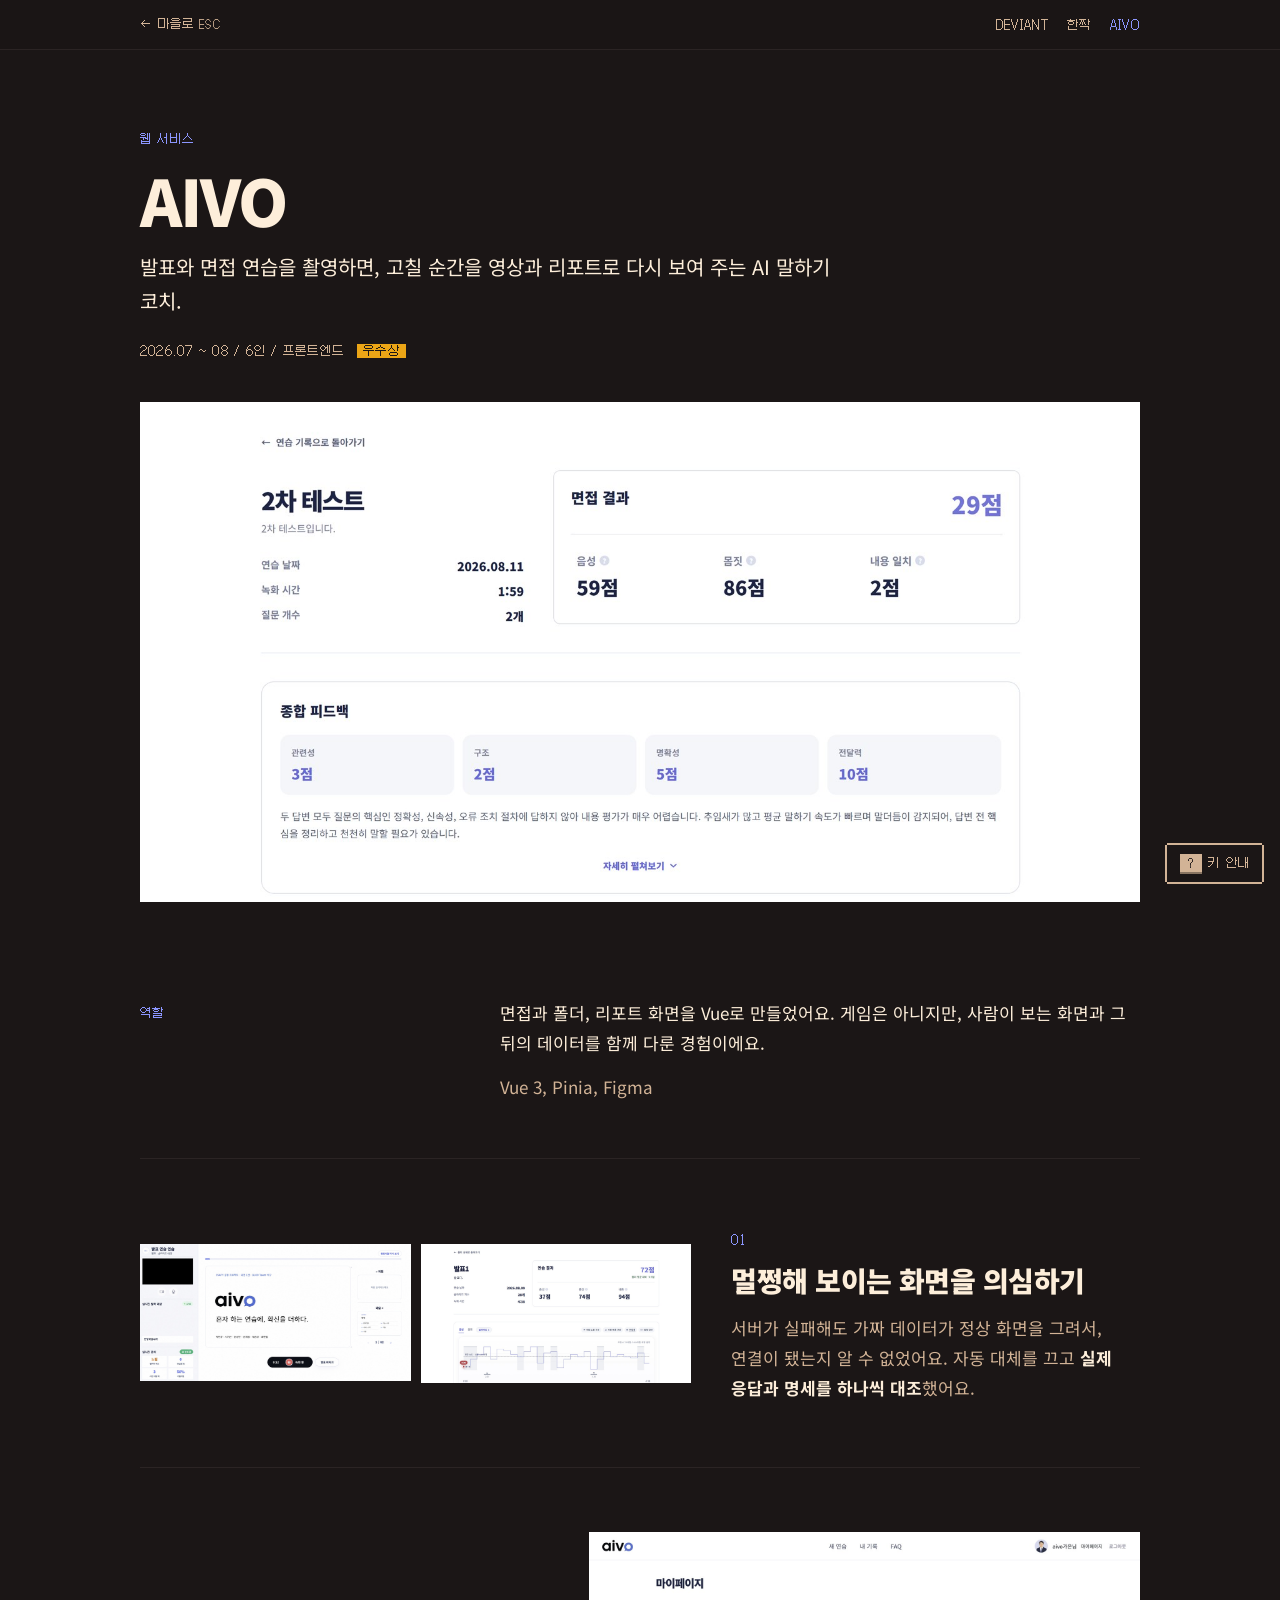
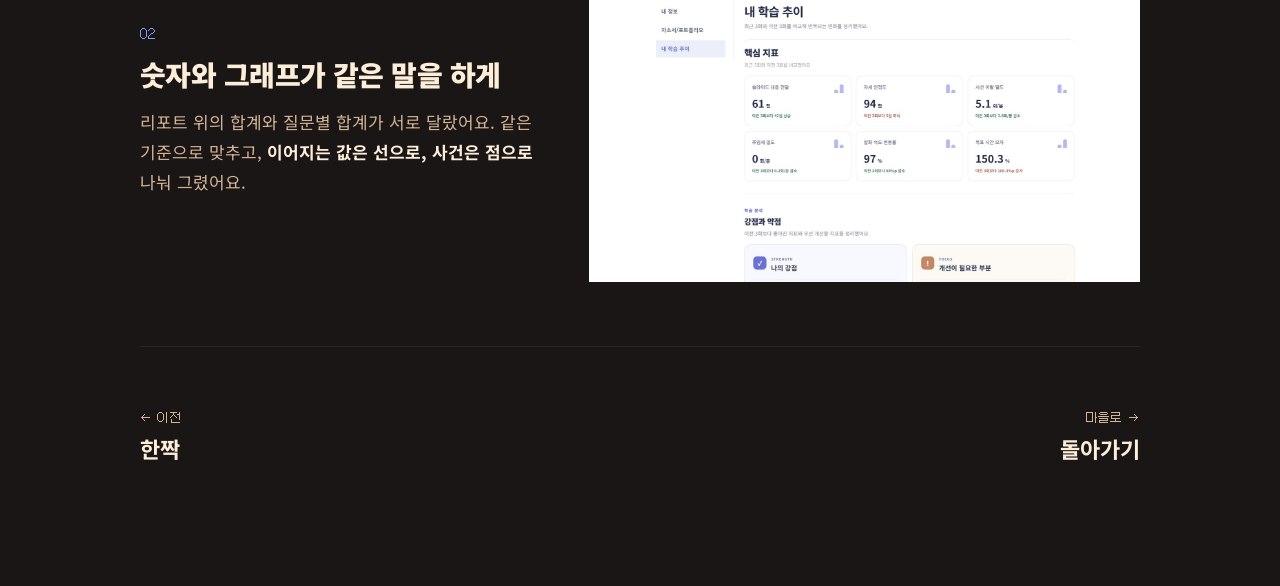
==== p-aivo.html @ 95c8e54c "feat: 타이틀과 걷는 마을로 첫 화면을 바꾸고 프로젝트 페이지 세 개 추가 - 첫 화면: 타이틀 메뉴(마을 걸어 보기, 프로젝트 목록, 연락처)와 픽셀 전환 - 마을: DEVI" ====
<!doctype html>
<html lang="ko">
<head>
<meta charset="utf-8"><meta name="viewport" content="width=device-width, initial-scale=1">
<title>AIVO | 서가은</title>
<link href="https://fonts.googleapis.com/css2?family=Noto+Sans+KR:wght@400;700;900&display=swap" rel="stylesheet">
<link rel="stylesheet" href="base.css"><link rel="stylesheet" href="project.css">
<style>:root { --acc: #8c96ff; }</style>
</head>
<body>
<header class="ptop"><div class="pw g">
  <a class="back" href="index.html?zone=3">← 마을로</a>
  <nav class="tabs" aria-label="프로젝트"><a href="p-deviant.html">DEVIANT</a><a href="p-hanjjak.html">한짝</a><a href="p-aivo.html" aria-current="page">AIVO</a></nav>
</div></header>
<main class="pw">
  <section class="phero">
    <span class="kind g">웹 서비스</span>
    <h1>AIVO</h1>
    <p class="line">발표와 면접 연습을 촬영하면, 고칠 순간을 영상과 리포트로 다시 보여 주는 AI 말하기 코치.</p>
    <p class="meta g">2026.07 ~ 08 / 6인 / 프론트엔드 <b>우수상</b></p>
    <div class="cover"><img src="img/aivo-interview-report.jpg" alt="AIVO 면접 리포트" style="object-position:top left"></div>
  </section>

  <section class="about">
    <h2 class="g">역할</h2>
    <div>
      <p>면접과 폴더, 리포트 화면을 Vue로 만들었어요. 게임은 아니지만, 사람이 보는 화면과 그 뒤의 데이터를 함께 다룬 경험이에요.</p>
      <p>Vue 3, Pinia, Figma</p>
    </div>
  </section>

  <article class="work">
    <div class="vis two">
      <figure><div class="im"><img src="img/aivo-presentation-practice.jpg" alt="발표 연습 화면"></div></figure>
      <figure><div class="im"><img src="img/aivo-presentation-report.jpg" alt="발표 리포트 화면"></div></figure>
    </div>
    <div class="txt"><span class="no g">01</span><h3>멀쩡해 보이는 화면을 의심하기</h3>
      <p>서버가 실패해도 가짜 데이터가 정상 화면을 그려서, 연결이 됐는지 알 수 없었어요. 자동 대체를 끄고 <strong>실제 응답과 명세를 하나씩 대조</strong>했어요.</p></div>
  </article>

  <article class="work rev">
    <div class="vis"><figure><div class="im"><img src="img/aivo-growth.jpg" alt="학습 추이 화면"></div></figure></div>
    <div class="txt"><span class="no g">02</span><h3>숫자와 그래프가 같은 말을 하게</h3>
      <p>리포트 위의 합계와 질문별 합계가 서로 달랐어요. 같은 기준으로 맞추고, <strong>이어지는 값은 선으로, 사건은 점으로</strong> 나눠 그렸어요.</p></div>
  </article>

  <nav class="next" aria-label="다른 프로젝트"><a href="p-hanjjak.html"><small class="g">← 이전</small><b>한짝</b></a><a href="index.html?zone=4" style="text-align:right"><small class="g">마을로 →</small><b>돌아가기</b></a></nav>
</main>
<script src="keys.js"></script>
</body>
</html>
---- base.css ----
@font-face { font-family: "Galmuri11"; src: url("font/Galmuri11.woff") format("woff"); font-display: swap; }
/* DEVIANT 공식 팔레트 6색 + 한짝 강조색 하나 */
:root {
  --cream: #FDEEDA; --tan: #D2B396; --ink: #1B1616; --teal: #02648C; --teal-d: #025673; --gold: #EBA516;
  --hj: #F07A2A;
  --u: 12px;
  --frame: url("data:image/svg+xml,%3Csvg xmlns='http://www.w3.org/2000/svg' width='6' height='6' shape-rendering='crispEdges'%3E%3Cpath fill='%23D2B396' d='M1 0h4v1H1zM1 5h4v1H1zM0 1h1v4H0zM5 1h1v4H5z'/%3E%3C/svg%3E");
  --frame-hot: url("data:image/svg+xml,%3Csvg xmlns='http://www.w3.org/2000/svg' width='6' height='6' shape-rendering='crispEdges'%3E%3Cpath fill='%23EBA516' d='M1 0h4v1H1zM1 5h4v1H1zM0 1h1v4H0zM5 1h1v4H5z'/%3E%3C/svg%3E");
}
* { box-sizing: border-box; margin: 0; }
html { background: var(--ink); }
body { color: var(--cream); font-family: "Noto Sans KR", sans-serif; font-size: 15px; line-height: 24px; min-height: 100vh; -webkit-font-smoothing: antialiased; }
.g { font-family: "Galmuri11", monospace; letter-spacing: .02em; }
img { display: block; max-width: 100%; }
.px { image-rendering: pixelated; }
button { font: inherit; color: inherit; background: none; border: 0; cursor: pointer; }
a { color: inherit; }
.frame { border: 4px solid transparent; border-image: var(--frame) 2 / 4px / 0 stretch; background: var(--ink); background-clip: padding-box; position: relative; }
.frame.hot { border-image-source: var(--frame-hot); }

/* 스프라이트: --src 시트, --n 장 수, --w/--h 한 장 크기, --t 한 바퀴 시간 */
.sp { width: var(--w); height: var(--h); background-image: var(--src); background-repeat: no-repeat; background-size: calc(var(--w) * var(--n)) var(--h); animation: sp var(--t) steps(var(--n)) infinite; }
.sp.pixel { image-rendering: pixelated; }
.sp.flip { transform: scaleX(-1); }
@keyframes sp { from { background-position-x: 0; } to { background-position-x: calc(var(--w) * var(--n) * -1); } }

/* 시안 이동 띠 */
.switcher { position: fixed; right: 12px; bottom: 12px; z-index: 50; display: flex; gap: 6px; padding: 6px; font-size: 12px; line-height: 24px; }
.switcher a { text-decoration: none; padding: 0 10px; color: var(--tan); }
.switcher a[aria-current="page"] { background: var(--gold); color: var(--ink); }
@media (prefers-reduced-motion: reduce) { .sp { animation: none; } }
---- project.css ----
/* 프로젝트 페이지: 개인 홈페이지처럼 조용하고 읽기 쉽게 */
body { font-size: 17px; line-height: 30px; }
.pw { max-width: 1040px; margin: 0 auto; padding: 0 20px 120px; }
.ptop { position: sticky; top: 0; z-index: 10; background: rgba(27,22,22,.94); border-bottom: 1px solid #2b2424; }
.ptop .pw { display: flex; align-items: center; gap: 18px; padding-top: 12px; padding-bottom: 12px; }
.ptop a { font-size: 12px; line-height: 24px; text-decoration: none; color: var(--tan); }
.ptop a:hover, .ptop a:focus-visible { color: var(--cream); outline: none; }
.ptop .tabs { display: flex; gap: 18px; margin-left: auto; }
.ptop .tabs a[aria-current="page"] { color: var(--acc); }

.phero { padding: 72px 0 40px; }
.phero .kind { font-size: 12px; color: var(--acc); }
.phero h1 { font-size: clamp(40px, 5.4vw, 64px); line-height: 1.1; font-weight: 900; letter-spacing: -.03em; margin: 10px 0 16px; }
.phero .line { font-size: 20px; line-height: 34px; color: var(--cream); max-width: 720px; word-break: keep-all; }
.phero .meta { margin-top: 18px; font-size: 12px; color: var(--tan); }
.phero .meta b { font-weight: 400; color: var(--ink); background: var(--gold); padding: 0 6px; margin-left: 8px; }
.cover { margin-top: 36px; }
.cover img, .cover video { width: 100%; aspect-ratio: 16/8; object-fit: cover; background: #000; display: block; }

.about { display: grid; grid-template-columns: 1fr 2fr; gap: 40px; padding: 56px 0; border-bottom: 1px solid #2b2424; }
@media (max-width: 820px) { .about { grid-template-columns: 1fr; gap: 12px; } }
.about h2 { font-size: 12px; font-weight: 400; color: var(--acc); }
.about p { color: var(--cream); word-break: keep-all; }
.about p + p { margin-top: 14px; color: var(--tan); }

.work { display: grid; grid-template-columns: 1.35fr 1fr; gap: 40px; align-items: center; padding: 64px 0; border-bottom: 1px solid #2b2424; }
.work.rev { grid-template-columns: 1fr 1.35fr; }
.work.rev .vis { order: 2; }
.work.full { grid-template-columns: 1fr; }
@media (max-width: 820px) { .work, .work.rev { grid-template-columns: 1fr; } .work.rev .vis { order: 0; } }
.vis { display: grid; gap: 10px; }
.vis.two { grid-template-columns: 1fr 1fr; }
.vis figure { margin: 0; }
.vis .im { background: #221c1c; display: grid; place-items: center; overflow: hidden; }
.vis .im img, .vis .im video { max-width: 100%; max-height: 380px; width: auto; height: auto; display: block; }
.vis .im.light { background: #f3ecdf; padding: 12px; }
.vis figcaption { font-size: 13px; line-height: 20px; color: var(--tan); margin-top: 8px; }
.txt .no { font-size: 12px; color: var(--acc); }
.txt h3 { font-size: 28px; line-height: 38px; font-weight: 900; letter-spacing: -.02em; margin: 6px 0 14px; word-break: keep-all; }
.txt p { color: var(--tan); word-break: keep-all; }
.txt p strong { color: var(--cream); font-weight: 700; }

.next { display: flex; justify-content: space-between; gap: 16px; margin-top: 56px; }
.next a { text-decoration: none; }
.next small { font-size: 12px; color: var(--tan); display: block; }
.next b { font-size: 22px; }
.next a:hover b, .next a:focus-visible b { color: var(--acc); }
.next a:focus-visible { outline: none; }
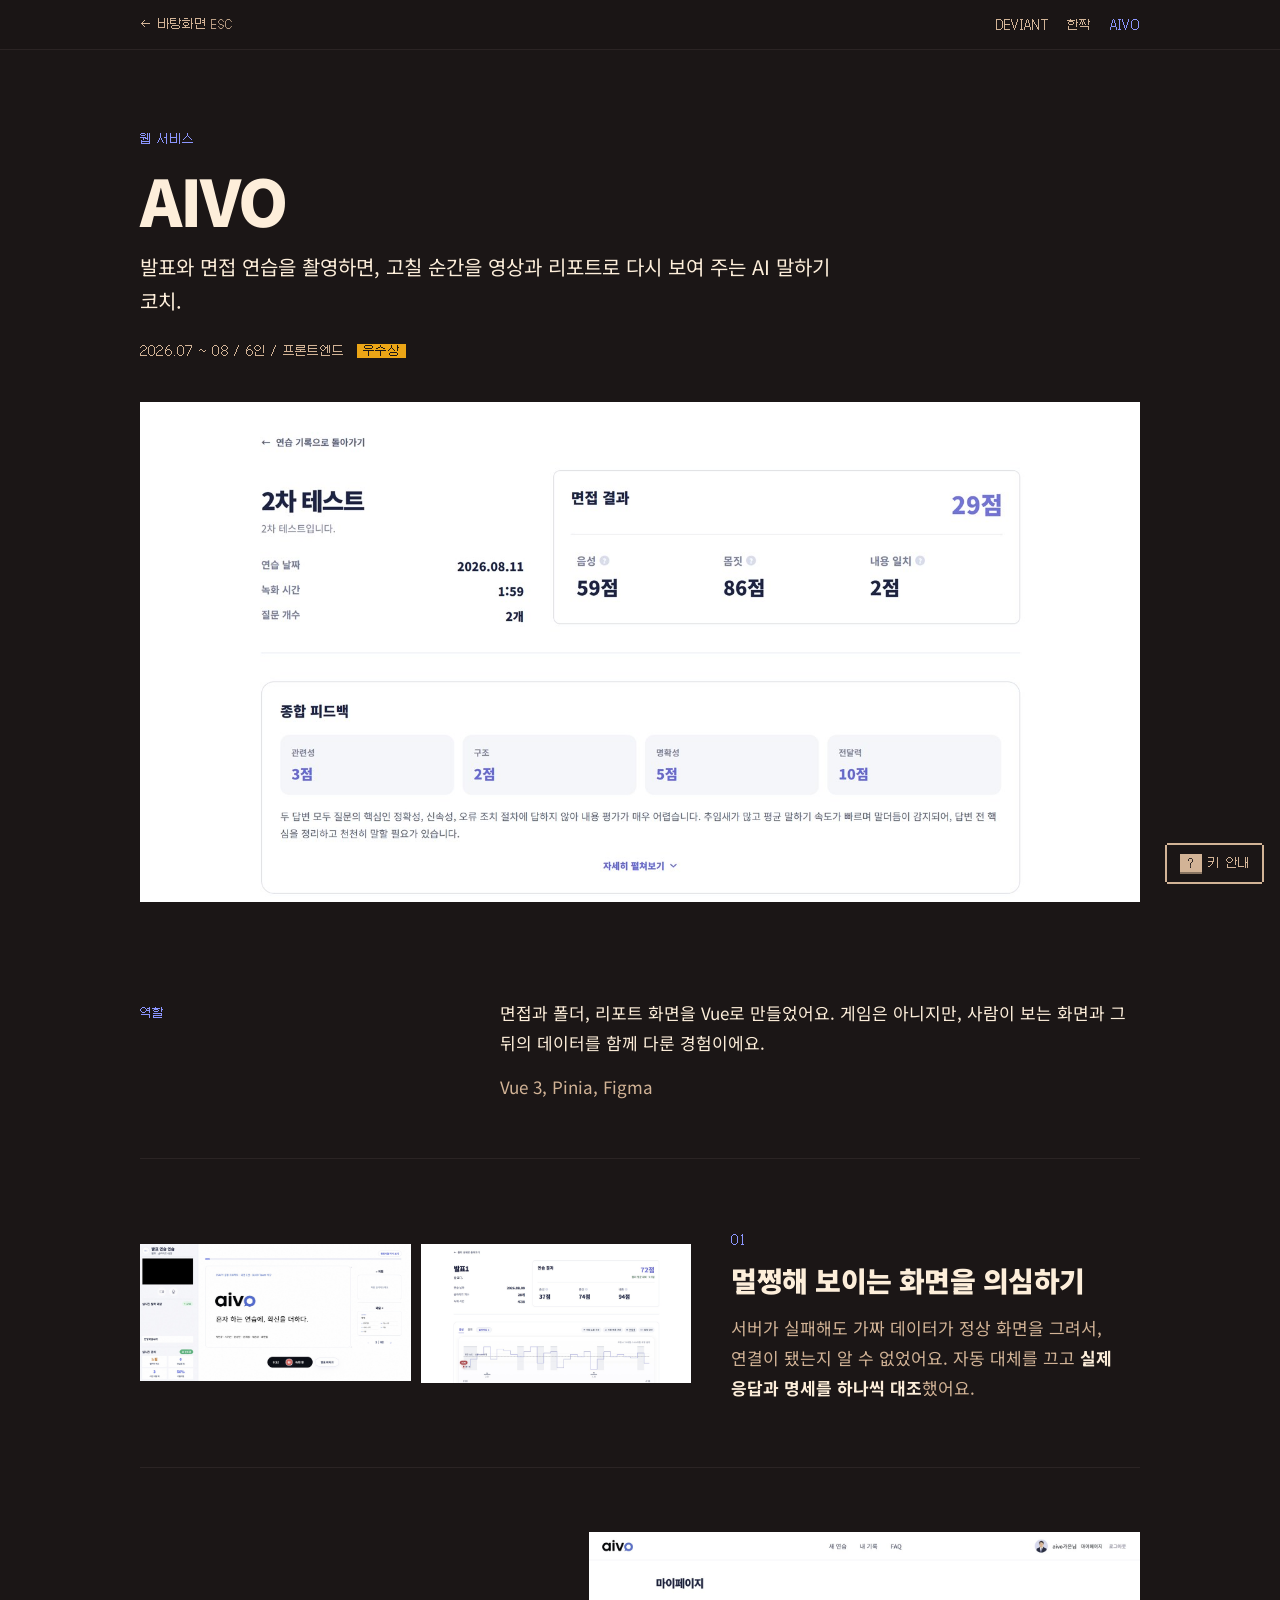
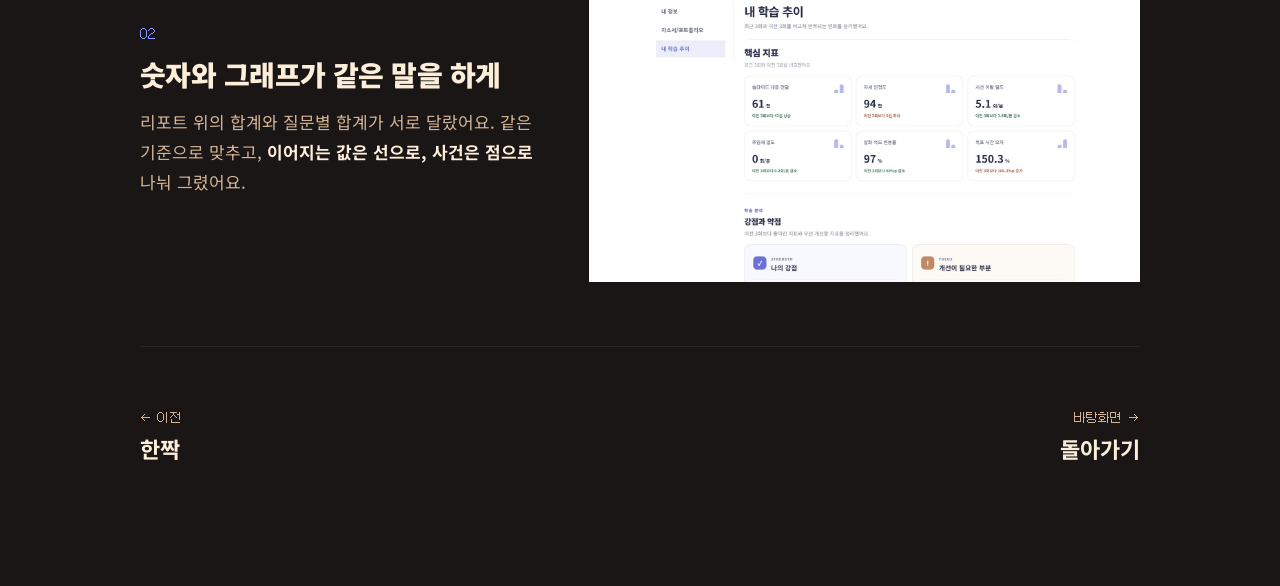
==== commit 91b85ac2: "feat: 첫 화면을 도트 바탕화면으로 바꾸고 프로젝트 페이지에서 바탕화면으로 돌아오게 한다 - 아이콘, 끌 수 있는 창, 작업 표시줄, 시작 메뉴, 작업 과정 폴더 - 젓가락이 " ====
--- a/p-aivo.html
+++ b/p-aivo.html
@@ -9,7 +9,7 @@
 </head>
 <body>
 <header class="ptop"><div class="pw g">
-  <a class="back" href="index.html?zone=3">← 마을로</a>
+  <a class="back" href="index.html?open=3">← 바탕화면</a>
   <nav class="tabs" aria-label="프로젝트"><a href="p-deviant.html">DEVIANT</a><a href="p-hanjjak.html">한짝</a><a href="p-aivo.html" aria-current="page">AIVO</a></nav>
 </div></header>
 <main class="pw">
@@ -44,7 +44,7 @@
       <p>리포트 위의 합계와 질문별 합계가 서로 달랐어요. 같은 기준으로 맞추고, <strong>이어지는 값은 선으로, 사건은 점으로</strong> 나눠 그렸어요.</p></div>
   </article>
 
-  <nav class="next" aria-label="다른 프로젝트"><a href="p-hanjjak.html"><small class="g">← 이전</small><b>한짝</b></a><a href="index.html?zone=4" style="text-align:right"><small class="g">마을로 →</small><b>돌아가기</b></a></nav>
+  <nav class="next" aria-label="다른 프로젝트"><a href="p-hanjjak.html"><small class="g">← 이전</small><b>한짝</b></a><a href="index.html?open=3" style="text-align:right"><small class="g">바탕화면 →</small><b>돌아가기</b></a></nav>
 </main>
 <script src="keys.js"></script>
 </body>
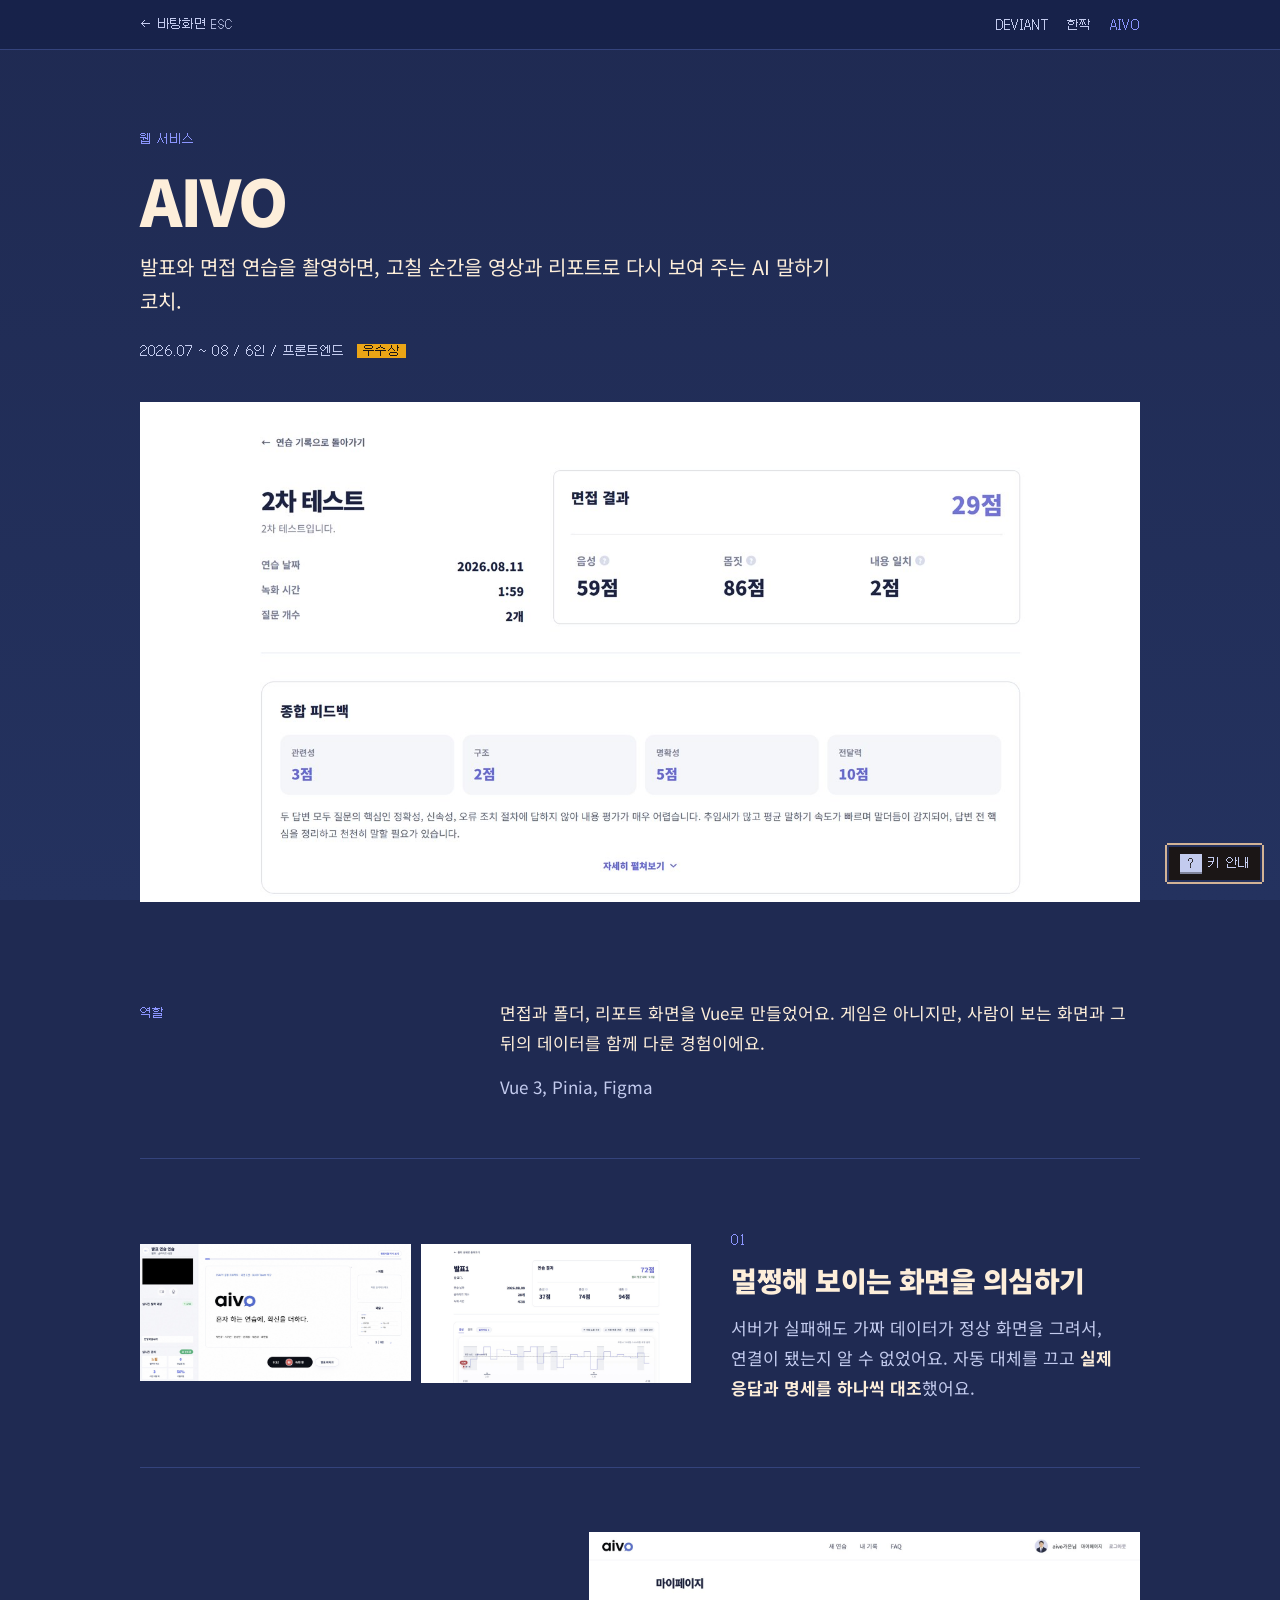
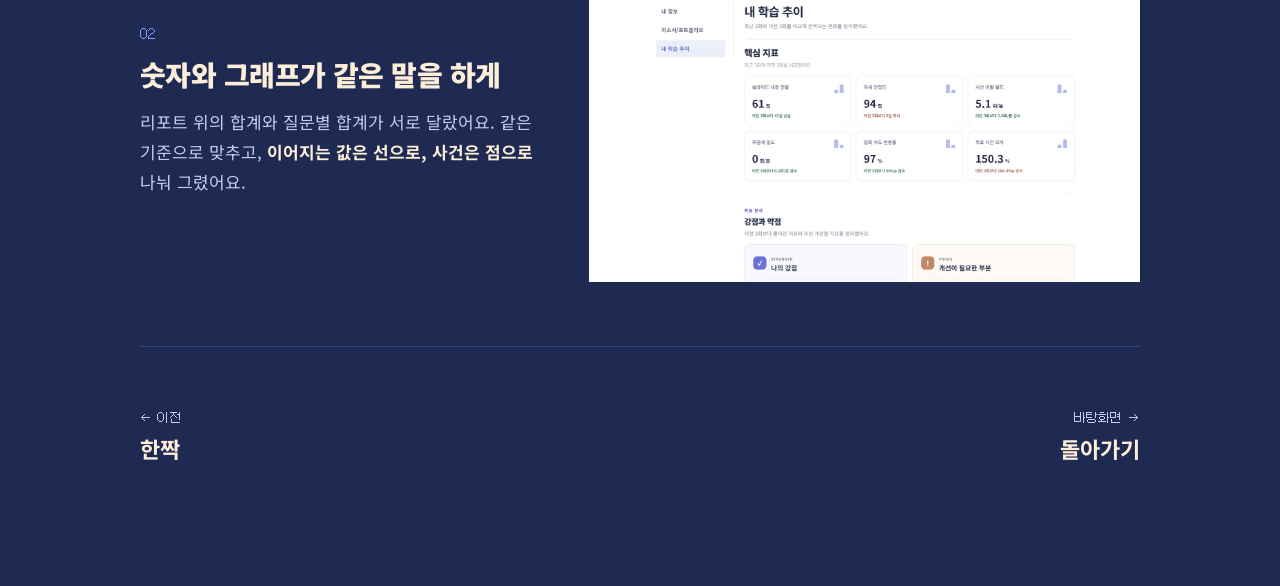
==== commit 04befa51: "style: 프로젝트 페이지 바탕을 바탕화면과 같은 남색으로 Co-Authored-By: Claude Opus 5.5 <noreply@anthropic.com>" ====
--- a/p-aivo.html
+++ b/p-aivo.html
@@ -3,6 +3,23 @@
 <head>
 <meta charset="utf-8"><meta name="viewport" content="width=device-width, initial-scale=1">
 <title>AIVO | 서가은</title>
+<meta name="description" content="AI 말하기 코치 웹 서비스, 우수상. 프론트엔드. 면접과 리포트 화면을 만들었어요.">
+<meta name="theme-color" content="#1f2a52">
+<meta property="og:type" content="website">
+<meta property="og:site_name" content="서가은 포트폴리오">
+<meta property="og:locale" content="ko_KR">
+<meta property="og:title" content="AIVO | 서가은">
+<meta property="og:description" content="AI 말하기 코치 웹 서비스, 우수상. 프론트엔드. 면접과 리포트 화면을 만들었어요.">
+<meta property="og:url" content="https://seogaeun03.github.io/p-aivo.html">
+<meta property="og:image" content="https://seogaeun03.github.io/img/og.png">
+<meta property="og:image:width" content="1200">
+<meta property="og:image:height" content="630">
+<meta property="og:image:alt" content="도트 바탕화면에 DEVIANT 창과 한짝 위젯이 열린 서가은 포트폴리오 첫 화면">
+<meta name="twitter:card" content="summary_large_image">
+<meta name="twitter:title" content="AIVO | 서가은">
+<meta name="twitter:description" content="AI 말하기 코치 웹 서비스, 우수상. 프론트엔드. 면접과 리포트 화면을 만들었어요.">
+<meta name="twitter:image" content="https://seogaeun03.github.io/img/og.png">
+<link rel="icon" href="data:image/svg+xml,%3Csvg xmlns=%27http://www.w3.org/2000/svg%27 viewBox=%270 0 16 16%27 shape-rendering=%27crispEdges%27%3E%3Cpath fill=%27%231B1616%27 d=%27M0 0h16v16H0z%27/%3E%3Cpath fill=%27%23EBA516%27 d=%27M7 2h2v2h2v2h2v4h-2v2H9v2H7v-2H5v-2H3V6h2V4h2z%27/%3E%3C/svg%3E">
 <link href="https://fonts.googleapis.com/css2?family=Noto+Sans+KR:wght@400;700;900&display=swap" rel="stylesheet">
 <link rel="stylesheet" href="base.css"><link rel="stylesheet" href="project.css">
 <style>:root { --acc: #8c96ff; }</style>
--- a/project.css
+++ b/project.css
@@ -1,7 +1,11 @@
 /* 프로젝트 페이지: 개인 홈페이지처럼 조용하고 읽기 쉽게 */
+/* 바탕화면과 같은 남색으로 맞춘다 (11-26) */
+:root { --navy: #1f2a52; --navy-d: #18224a; --navy-l: #34437c; --tan: #c3cbee; }
+html { background: var(--navy); }
+body { background: linear-gradient(180deg, #1f2a52 0%, #24325f 100%) fixed; }
 body { font-size: 17px; line-height: 30px; }
 .pw { max-width: 1040px; margin: 0 auto; padding: 0 20px 120px; }
-.ptop { position: sticky; top: 0; z-index: 10; background: rgba(27,22,22,.94); border-bottom: 1px solid #2b2424; }
+.ptop { position: sticky; top: 0; z-index: 10; background: rgba(24,34,74,.94); border-bottom: 1px solid var(--navy-l); }
 .ptop .pw { display: flex; align-items: center; gap: 18px; padding-top: 12px; padding-bottom: 12px; }
 .ptop a { font-size: 12px; line-height: 24px; text-decoration: none; color: var(--tan); }
 .ptop a:hover, .ptop a:focus-visible { color: var(--cream); outline: none; }
@@ -15,15 +19,15 @@
 .phero .meta { margin-top: 18px; font-size: 12px; color: var(--tan); }
 .phero .meta b { font-weight: 400; color: var(--ink); background: var(--gold); padding: 0 6px; margin-left: 8px; }
 .cover { margin-top: 36px; }
-.cover img, .cover video { width: 100%; aspect-ratio: 16/8; object-fit: cover; background: #000; display: block; }
+.cover img, .cover video { width: 100%; aspect-ratio: 16/8; object-fit: cover; background: var(--navy-d); display: block; }
 
-.about { display: grid; grid-template-columns: 1fr 2fr; gap: 40px; padding: 56px 0; border-bottom: 1px solid #2b2424; }
+.about { display: grid; grid-template-columns: 1fr 2fr; gap: 40px; padding: 56px 0; border-bottom: 1px solid var(--navy-l); }
 @media (max-width: 820px) { .about { grid-template-columns: 1fr; gap: 12px; } }
 .about h2 { font-size: 12px; font-weight: 400; color: var(--acc); }
 .about p { color: var(--cream); word-break: keep-all; }
 .about p + p { margin-top: 14px; color: var(--tan); }
 
-.work { display: grid; grid-template-columns: 1.35fr 1fr; gap: 40px; align-items: center; padding: 64px 0; border-bottom: 1px solid #2b2424; }
+.work { display: grid; grid-template-columns: 1.35fr 1fr; gap: 40px; align-items: center; padding: 64px 0; border-bottom: 1px solid var(--navy-l); }
 .work.rev { grid-template-columns: 1fr 1.35fr; }
 .work.rev .vis { order: 2; }
 .work.full { grid-template-columns: 1fr; }
@@ -31,7 +35,7 @@
 .vis { display: grid; gap: 10px; }
 .vis.two { grid-template-columns: 1fr 1fr; }
 .vis figure { margin: 0; }
-.vis .im { background: #221c1c; display: grid; place-items: center; overflow: hidden; }
+.vis .im { background: var(--navy-d); display: grid; place-items: center; overflow: hidden; }
 .vis .im img, .vis .im video { max-width: 100%; max-height: 380px; width: auto; height: auto; display: block; }
 .vis .im.light { background: #f3ecdf; padding: 12px; }
 .vis figcaption { font-size: 13px; line-height: 20px; color: var(--tan); margin-top: 8px; }
